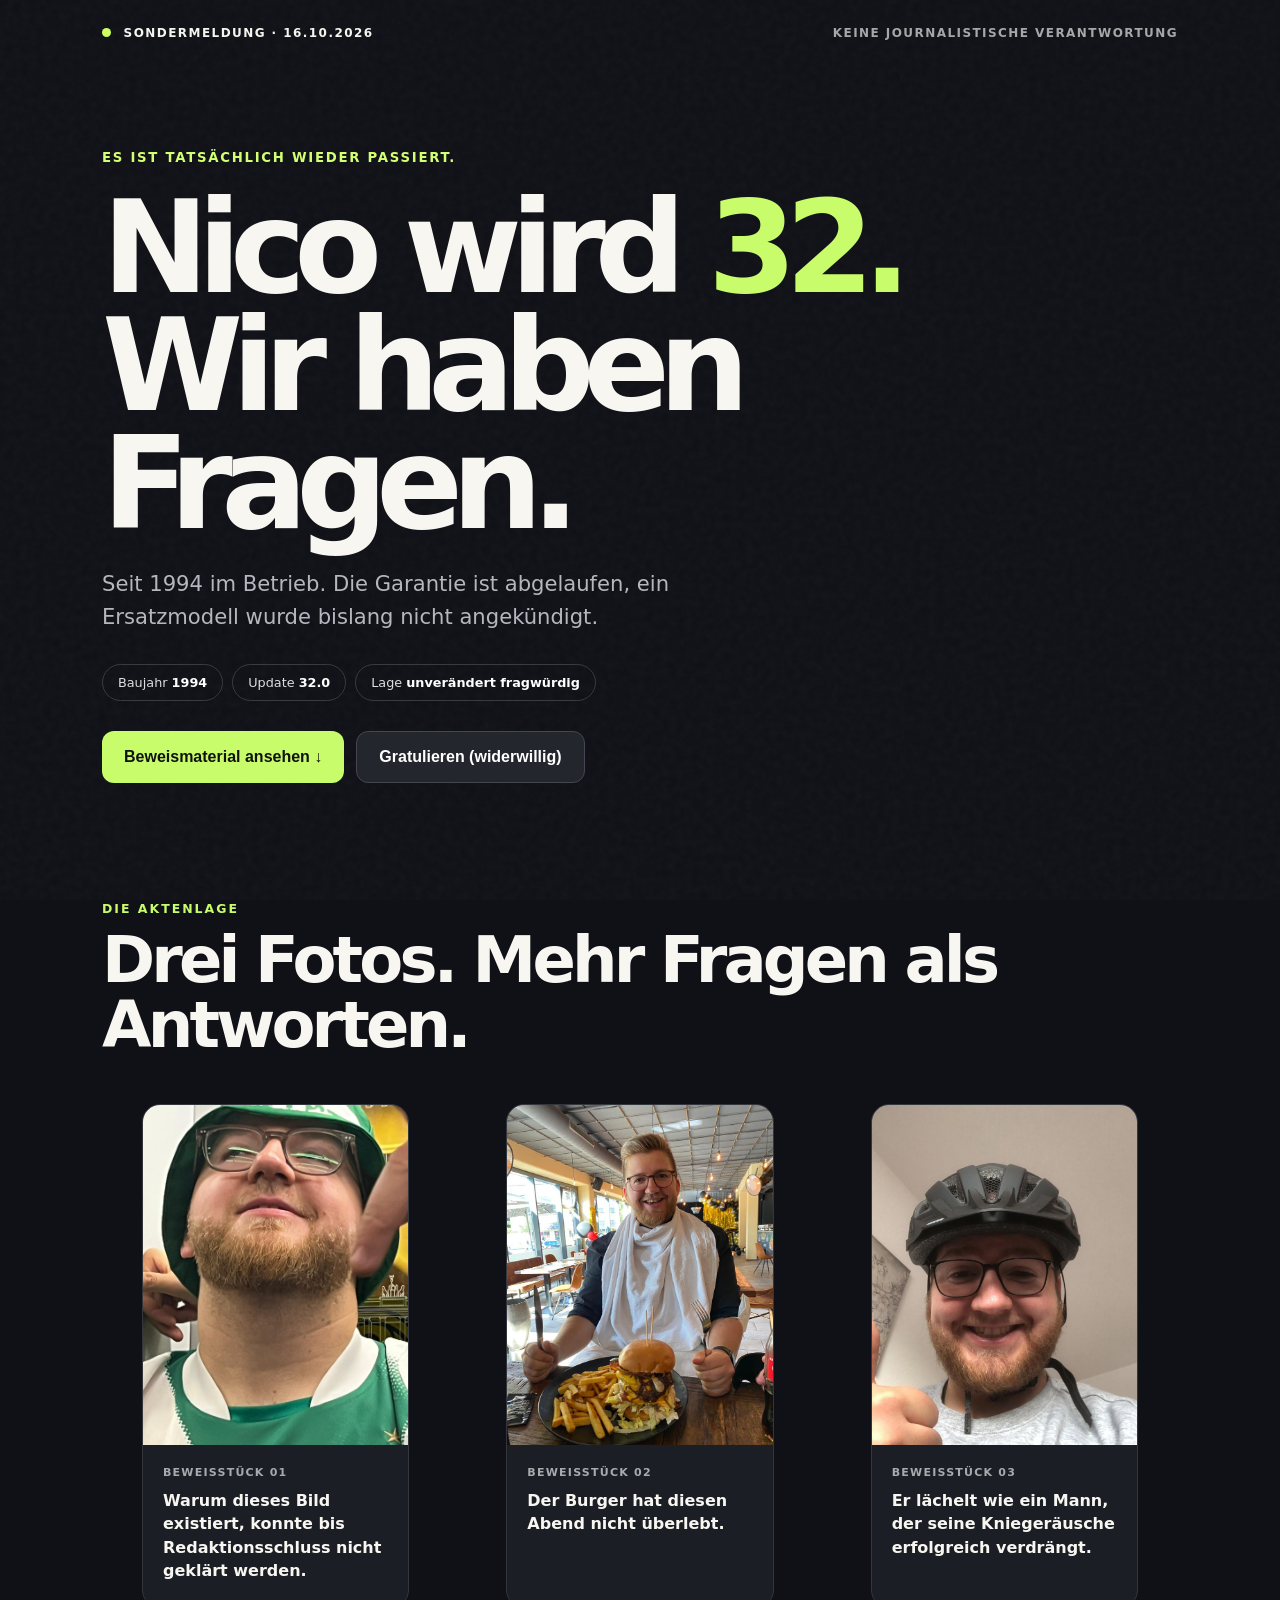
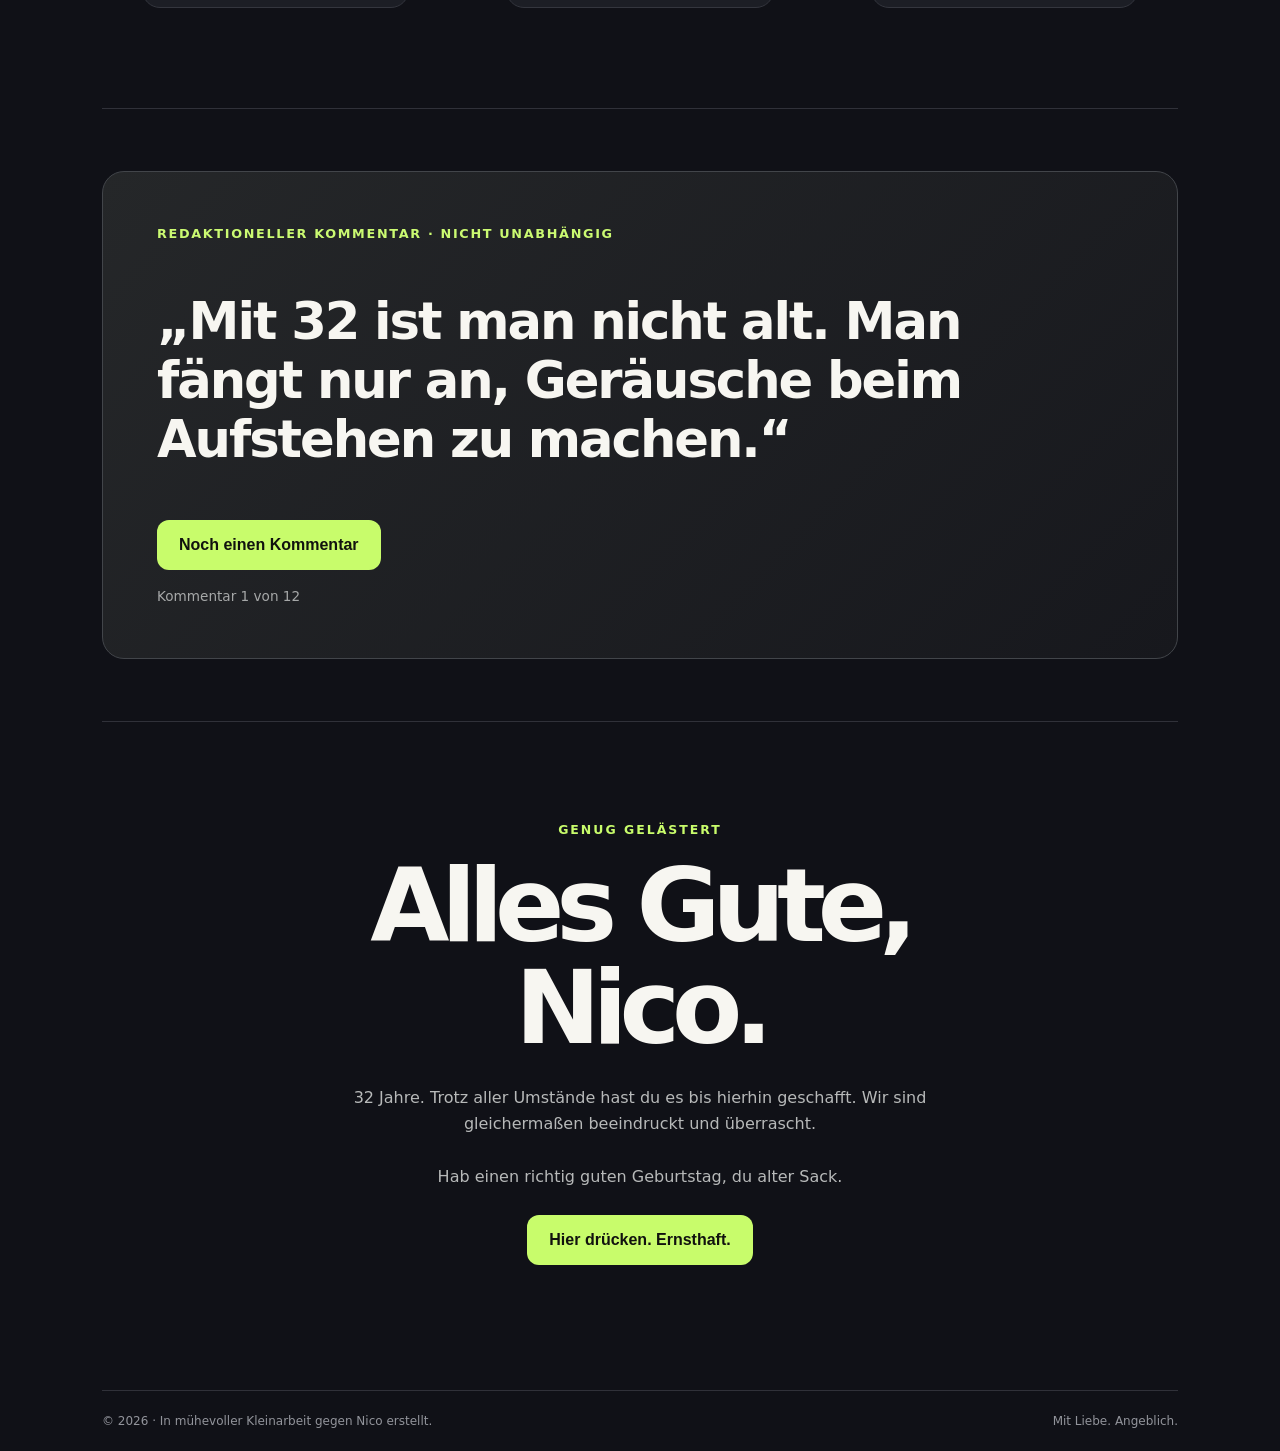
==== nico/index.html @ f911804a "Add files via upload" ====
<!doctype html>
<html lang="de">
<head>
<meta charset="utf-8"><meta name="viewport" content="width=device-width, initial-scale=1">
<meta name="theme-color" content="#101117">
<meta name="robots" content="noindex, nofollow">
<title>Nico wird 32 – Wir haben Fragen.</title>
<style>
:root{font-family:Inter,ui-sans-serif,system-ui,-apple-system,"Segoe UI",sans-serif;color:#f7f6f1;background:#101117;font-synthesis:none}*{box-sizing:border-box}html{scroll-behavior:smooth}body{margin:0;overflow-x:hidden}a{color:inherit}.noise{position:fixed;inset:0;pointer-events:none;opacity:.035;background-image:url("data:image/svg+xml,%3Csvg viewBox='0 0 180 180' xmlns='http://www.w3.org/2000/svg'%3E%3Cfilter id='n'%3E%3CfeTurbulence type='fractalNoise' baseFrequency='.65' numOctaves='3' stitchTiles='stitch'/%3E%3C/filter%3E%3Crect width='100%25' height='100%25' filter='url(%23n)'/%3E%3C/svg%3E")}.wrap{max-width:1120px;margin:auto;padding:0 22px}header{display:flex;align-items:center;justify-content:space-between;padding-top:26px;font-size:.75rem;font-weight:800;letter-spacing:.12em;text-transform:uppercase}.dot{width:9px;height:9px;background:#ccff5e;display:inline-block;border-radius:50%;margin-right:7px}header span:last-child{color:#a7a7a9}.hero{padding:110px 0 72px;position:relative}.eyebrow{color:#d3ff73;font-size:.83rem;font-weight:900;letter-spacing:.13em;text-transform:uppercase}.hero h1{font-size:clamp(3.6rem,10vw,8.8rem);line-height:.92;letter-spacing:-.09em;max-width:1000px;margin:24px 0 26px}.hero h1 em{color:#c8fc6b;font-style:normal}.subtitle{font-size:clamp(1.07rem,2vw,1.32rem);color:#b6b6be;max-width:610px;line-height:1.55}.pills{display:flex;flex-wrap:wrap;gap:9px;margin:30px 0}.pill{border:1px solid #393b43;border-radius:30px;padding:10px 15px;font-size:.8rem;color:#dedee0}.pill b{color:#fff}.btn{background:#c8fc6b;color:#11120e;border:0;border-radius:12px;font-weight:900;font-size:1rem;padding:16px 22px;cursor:pointer;transition:transform .2s,filter .2s}.btn:hover{transform:translateY(-2px);filter:brightness(1.05)}.btn:focus-visible{outline:3px solid white;outline-offset:4px}.ghost{color:white;background:#24262e;border:1px solid #444751}.hero-actions{display:flex;gap:12px;flex-wrap:wrap}.section{padding:46px 0 84px}.section-label{color:#c8fc6b;font-size:.78rem;font-weight:900;letter-spacing:.16em;text-transform:uppercase}.section h2{font-size:clamp(2rem,5.5vw,4rem);line-height:1.02;letter-spacing:-.06em;margin:12px 0 30px}.photos{display:grid;grid-template-columns:1fr 1fr 1fr;gap:17px}.photo{background:#1c1e25;border:1px solid #34363e;border-radius:18px;overflow:hidden;position:relative}.photo img{width:100%;height:340px;object-fit:cover;display:block}.photo:first-child img{object-position:center 40%}.photo:nth-child(2) img{object-position:center 28%}.photo:nth-child(3) img{object-position:center 55%}.photo figcaption{padding:20px 20px 25px;font-size:1rem;font-weight:740;line-height:1.45}.photo small{display:block;margin-bottom:8px;color:#a8aaad;text-transform:uppercase;font-size:.69rem;letter-spacing:.11em}.quote-section{padding:62px 0;border-top:1px solid #303139;border-bottom:1px solid #303139}.quote-box{background:linear-gradient(135deg,#252729,#17181d);border:1px solid #42454a;border-radius:22px;padding:clamp(25px,5vw,54px)}.quote-box .lead{color:#cbfa72;font-size:.8rem;text-transform:uppercase;letter-spacing:.13em;font-weight:900}.quote{font-size:clamp(1.5rem,4vw,3.2rem);font-weight:900;letter-spacing:-.04em;line-height:1.15;min-height:110px;max-width:900px}.counter{font-size:.85rem;color:#a6a8a8;margin-top:18px}.ending{padding:100px 0 125px;text-align:center}.ending h2{font-size:clamp(2.8rem,9vw,6.4rem);line-height:1;letter-spacing:-.08em;margin:18px auto}.ending p{color:#b7b9b9;max-width:580px;line-height:1.65;margin:25px auto}footer{border-top:1px solid #303139;padding:23px 0;color:#92949b;font-size:.75rem;display:flex;justify-content:space-between;gap:15px}.float{position:fixed;z-index:20;pointer-events:none;font-size:20px;animation:fly 1800ms ease-out forwards}@keyframes fly{from{opacity:1;transform:translate(0,0) rotate(0)}to{opacity:0;transform:translate(var(--dx),var(--dy)) rotate(var(--rot))}}@media(max-width:800px){.hero{padding:80px 0 55px}.photos{grid-template-columns:1fr}.photo{display:grid;grid-template-columns:40% 60%;min-height:180px}.photo img{height:100%;min-height:190px}.photo figcaption{align-self:center}.section{padding-bottom:55px}.quote{min-height:145px}}@media(max-width:420px){.photo{grid-template-columns:1fr}.photo img{height:250px}.photo figcaption{padding:20px}header{font-size:.65rem}.hero h1{font-size:3.5rem}}@media(prefers-reduced-motion:reduce){html{scroll-behavior:auto}*,*:before,*:after{animation-duration:.01ms!important;transition-duration:.01ms!important}}
</style>
</head>
<body><div class="noise" aria-hidden="true"></div>
<div class="wrap"><header><span><span class="dot"></span> SONDERMELDUNG · 16.10.2026</span><span>Keine journalistische Verantwortung</span></header>
<main><section class="hero"><div class="eyebrow">Es ist tatsächlich wieder passiert.</div><h1>Nico wird <em>32.</em><br>Wir haben Fragen.</h1><p class="subtitle">Seit 1994 im Betrieb. Die Garantie ist abgelaufen, ein Ersatzmodell wurde bislang nicht angekündigt.</p><div class="pills"><span class="pill">Baujahr <b>1994</b></span><span class="pill">Update <b>32.0</b></span><span class="pill">Lage <b>unverändert fragwürdig</b></span></div><div class="hero-actions"><button class="btn" onclick="document.querySelector('#beweismittel').scrollIntoView({behavior:'smooth'})">Beweismaterial ansehen ↓</button><button class="btn ghost" id="confetti">Gratulieren (widerwillig)</button></div></section>
<section class="section" id="beweismittel"><div class="section-label">Die Aktenlage</div><h2>Drei Fotos. Mehr Fragen als Antworten.</h2><div class="photos"><figure class="photo"><img src="bilder/nico1.jpg" alt="Nico mit grünem Hut in extremer Nahaufnahme" loading="lazy"><figcaption><small>Beweisstück 01</small>Warum dieses Bild existiert, konnte bis Redaktionsschluss nicht geklärt werden.</figcaption></figure><figure class="photo"><img src="bilder/nico2.jpg" alt="Nico mit einem großen Burger und Pommes" loading="lazy"><figcaption><small>Beweisstück 02</small>Der Burger hat diesen Abend nicht überlebt.</figcaption></figure><figure class="photo"><img src="bilder/nico3.jpg" alt="Nico lächelt mit Fahrradhelm und Daumen hoch" loading="lazy"><figcaption><small>Beweisstück 03</small>Er lächelt wie ein Mann, der seine Kniegeräusche erfolgreich verdrängt.</figcaption></figure></div></section>
<section class="quote-section" id="roasts"><div class="quote-box"><div class="lead">Redaktioneller Kommentar · nicht unabhängig</div><p class="quote" id="quote" aria-live="polite">„Mit 32 ist man nicht alt. Man fängt nur an, Geräusche beim Aufstehen zu machen.“</p><button class="btn" id="roastBtn">Noch einen Kommentar</button><div class="counter" id="counter">Kommentar 1 von 12</div></div></section>
<section class="ending"><div class="section-label">Genug gelästert</div><h2>Alles Gute,<br>Nico.</h2><p>32 Jahre. Trotz aller Umstände hast du es bis hierhin geschafft. Wir sind gleichermaßen beeindruckt und überrascht.<br><br>Hab einen richtig guten Geburtstag, du alter Sack.</p><button class="btn" id="finalBtn">Hier drücken. Ernsthaft.</button></section></main><footer><span>© 2026 · In mühevoller Kleinarbeit gegen Nico erstellt.</span><span>Mit Liebe. Angeblich.</span></footer></div>
<script>
const roasts=[
'„Mit 32 ist man nicht alt. Man fängt nur an, Geräusche beim Aufstehen zu machen.“',
'„1994 war ein gutes Jahr. Nicht alles daraus ist gut gealtert.“',
'„32 ist das neue 22. Sagen jedenfalls hauptsächlich Leute über 30.“',
'„Das Knie knackt. Der Rücken meldet sich. Aber immerhin ist die Frisur noch da.“',
'„Bei diesem Burgerfoto ist unklar, wer wen herausgefordert hat.“',
'„Sein Fahrradhelm sitzt. Sein Lebensplan wird derzeit noch geprüft.“',
'„Heute darf Nico sich etwas wünschen. Ob wir darauf Rücksicht nehmen, ist eine andere Frage.“',
'„Immerhin braucht man für die meisten Dinge noch keinen Termin beim Orthopäden.“',
'„Eine ganze Website zum Geburtstag. Für eine Glückwunschkarte hat es anscheinend nicht gereicht.“',
'„Der Mann ist 32 und hält auf Fotos immer noch demonstrativ den Daumen hoch.“',
'„Nico ist der lebende Beweis, dass man auch ohne Bedienungsanleitung irgendwie durchkommt.“',
'„Ab jetzt zählt ein ruhiger Abend zu Hause offiziell als gelungene Veranstaltung.“'
];
let current=0;const quote=document.querySelector('#quote'),counter=document.querySelector('#counter');document.querySelector('#roastBtn').addEventListener('click',()=>{current=(current+1)%roasts.length;quote.textContent=roasts[current];counter.textContent=`Kommentar ${current+1} von ${roasts.length}`});
function burst(){if(window.matchMedia('(prefers-reduced-motion: reduce)').matches)return;const glyphs=['🎉','🎂','✦','★','🎈'];for(let i=0;i<44;i++){let e=document.createElement('span');e.className='float';e.textContent=glyphs[i%glyphs.length];e.style.left=(20+Math.random()*60)+'vw';e.style.top=(30+Math.random()*45)+'vh';e.style.setProperty('--dx',((Math.random()-.5)*600)+'px');e.style.setProperty('--dy',(-80-Math.random()*500)+'px');e.style.setProperty('--rot',(Math.random()*700-350)+'deg');document.body.append(e);setTimeout(()=>e.remove(),1850)}}
document.querySelector('#confetti').addEventListener('click',burst);document.querySelector('#finalBtn').addEventListener('click',()=>{burst();document.querySelector('#finalBtn').textContent='Na gut. Happy Birthday.'});
</script></body></html>
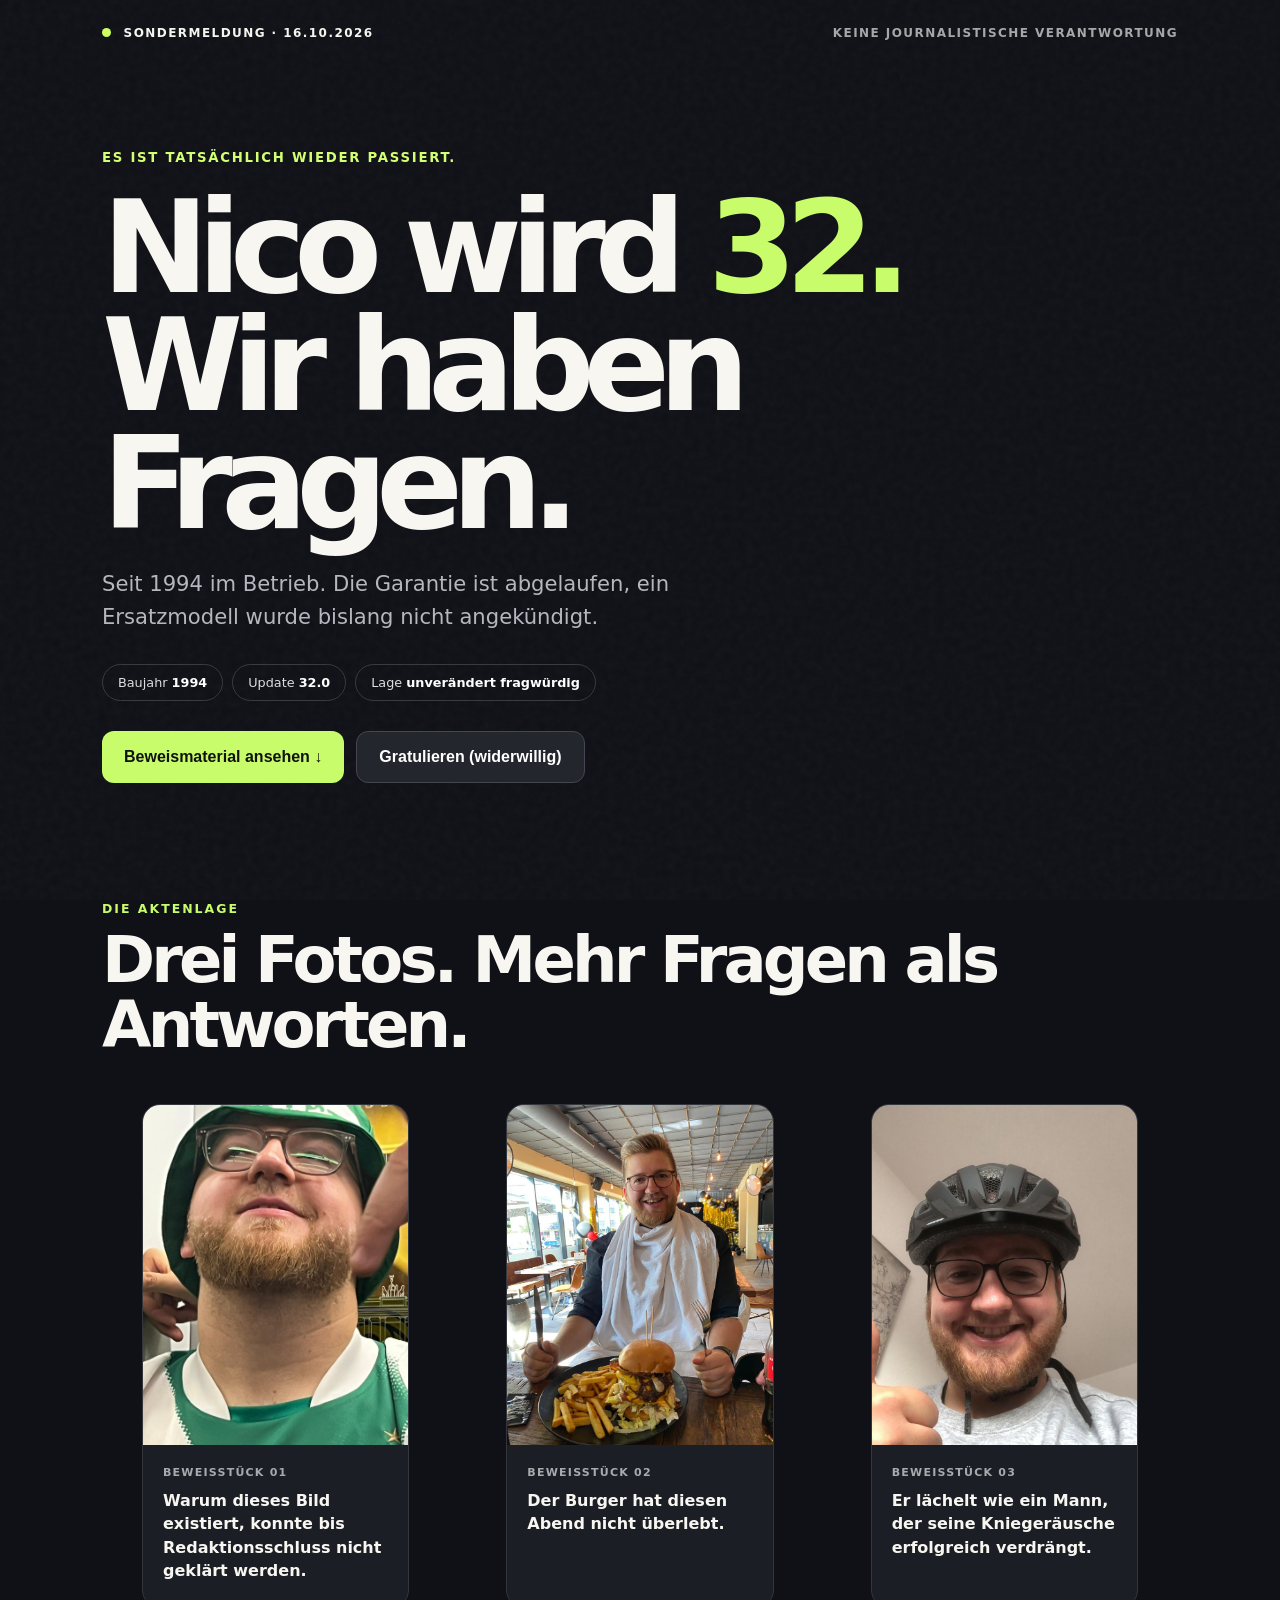
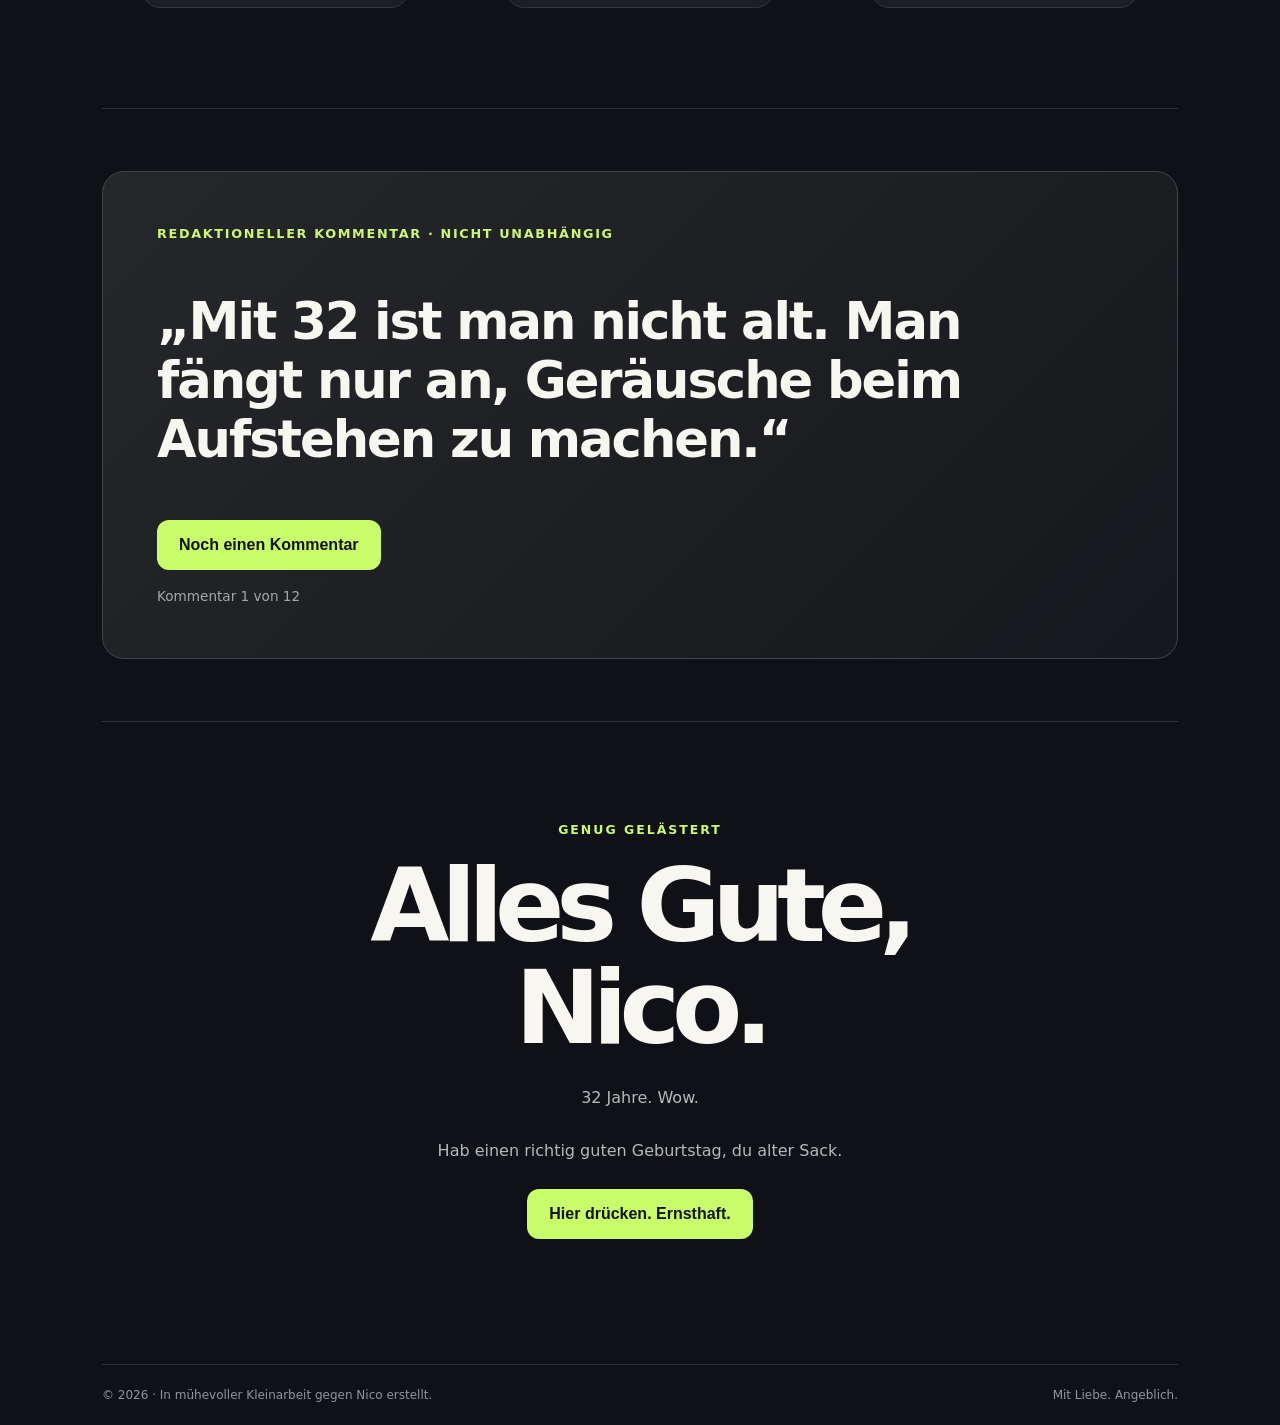
==== commit 26e41f4e: "Revise birthday section and add new roasts Updated birthday message and roasts for Nico's 32nd birth" ====
--- a/nico/index.html
+++ b/nico/index.html
@@ -14,7 +14,7 @@
 <main><section class="hero"><div class="eyebrow">Es ist tatsächlich wieder passiert.</div><h1>Nico wird <em>32.</em><br>Wir haben Fragen.</h1><p class="subtitle">Seit 1994 im Betrieb. Die Garantie ist abgelaufen, ein Ersatzmodell wurde bislang nicht angekündigt.</p><div class="pills"><span class="pill">Baujahr <b>1994</b></span><span class="pill">Update <b>32.0</b></span><span class="pill">Lage <b>unverändert fragwürdig</b></span></div><div class="hero-actions"><button class="btn" onclick="document.querySelector('#beweismittel').scrollIntoView({behavior:'smooth'})">Beweismaterial ansehen ↓</button><button class="btn ghost" id="confetti">Gratulieren (widerwillig)</button></div></section>
 <section class="section" id="beweismittel"><div class="section-label">Die Aktenlage</div><h2>Drei Fotos. Mehr Fragen als Antworten.</h2><div class="photos"><figure class="photo"><img src="bilder/nico1.jpg" alt="Nico mit grünem Hut in extremer Nahaufnahme" loading="lazy"><figcaption><small>Beweisstück 01</small>Warum dieses Bild existiert, konnte bis Redaktionsschluss nicht geklärt werden.</figcaption></figure><figure class="photo"><img src="bilder/nico2.jpg" alt="Nico mit einem großen Burger und Pommes" loading="lazy"><figcaption><small>Beweisstück 02</small>Der Burger hat diesen Abend nicht überlebt.</figcaption></figure><figure class="photo"><img src="bilder/nico3.jpg" alt="Nico lächelt mit Fahrradhelm und Daumen hoch" loading="lazy"><figcaption><small>Beweisstück 03</small>Er lächelt wie ein Mann, der seine Kniegeräusche erfolgreich verdrängt.</figcaption></figure></div></section>
 <section class="quote-section" id="roasts"><div class="quote-box"><div class="lead">Redaktioneller Kommentar · nicht unabhängig</div><p class="quote" id="quote" aria-live="polite">„Mit 32 ist man nicht alt. Man fängt nur an, Geräusche beim Aufstehen zu machen.“</p><button class="btn" id="roastBtn">Noch einen Kommentar</button><div class="counter" id="counter">Kommentar 1 von 12</div></div></section>
-<section class="ending"><div class="section-label">Genug gelästert</div><h2>Alles Gute,<br>Nico.</h2><p>32 Jahre. Trotz aller Umstände hast du es bis hierhin geschafft. Wir sind gleichermaßen beeindruckt und überrascht.<br><br>Hab einen richtig guten Geburtstag, du alter Sack.</p><button class="btn" id="finalBtn">Hier drücken. Ernsthaft.</button></section></main><footer><span>© 2026 · In mühevoller Kleinarbeit gegen Nico erstellt.</span><span>Mit Liebe. Angeblich.</span></footer></div>
+<section class="ending"><div class="section-label">Genug gelästert</div><h2>Alles Gute,<br>Nico.</h2><p>32 Jahre. Wow.<br><br>Hab einen richtig guten Geburtstag, du alter Sack.</p><button class="btn" id="finalBtn">Hier drücken. Ernsthaft.</button></section></main><footer><span>© 2026 · In mühevoller Kleinarbeit gegen Nico erstellt.</span><span>Mit Liebe. Angeblich.</span></footer></div>
 <script>
 const roasts=[
 '„Mit 32 ist man nicht alt. Man fängt nur an, Geräusche beim Aufstehen zu machen.“',
@@ -23,8 +23,8 @@
 '„Das Knie knackt. Der Rücken meldet sich. Aber immerhin ist die Frisur noch da.“',
 '„Bei diesem Burgerfoto ist unklar, wer wen herausgefordert hat.“',
 '„Sein Fahrradhelm sitzt. Sein Lebensplan wird derzeit noch geprüft.“',
-'„Heute darf Nico sich etwas wünschen. Ob wir darauf Rücksicht nehmen, ist eine andere Frage.“',
-'„Immerhin braucht man für die meisten Dinge noch keinen Termin beim Orthopäden.“',
+'„32.... Wow.“',
+'„Immerhin braucht man für die meisten Dinge noch keinen Termin beim Orthopäden. Oder?“',
 '„Eine ganze Website zum Geburtstag. Für eine Glückwunschkarte hat es anscheinend nicht gereicht.“',
 '„Der Mann ist 32 und hält auf Fotos immer noch demonstrativ den Daumen hoch.“',
 '„Nico ist der lebende Beweis, dass man auch ohne Bedienungsanleitung irgendwie durchkommt.“',
